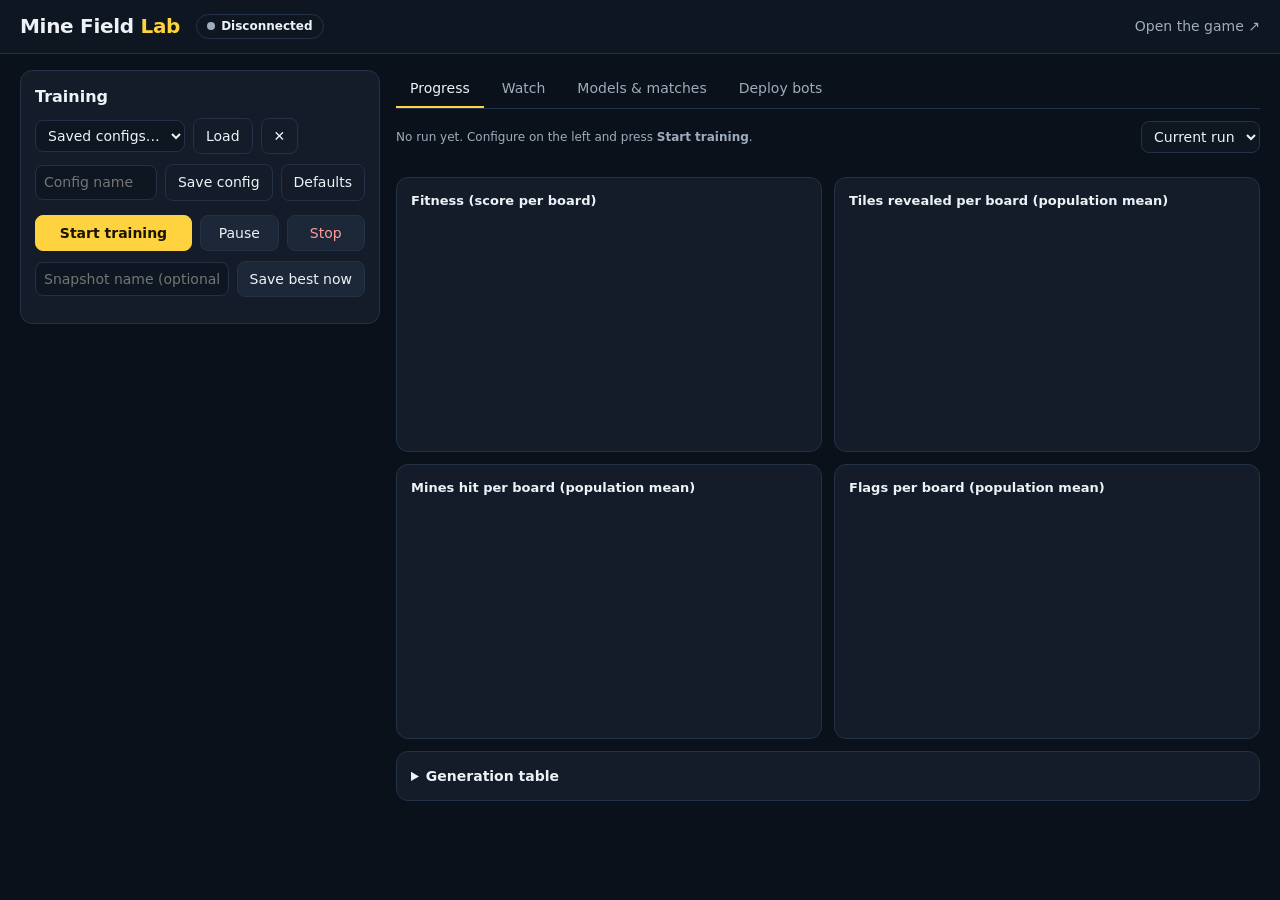
==== static/lab.html @ 1ad3c751 "Mine Field 3D: multiplayer 3D minesweeper with neuroevolved AI opponents Real-time competitive mines" ====
<!doctype html>
<html lang="en">
<head>
<meta charset="utf-8">
<meta name="viewport" content="width=device-width, initial-scale=1">
<title>Mine Field Lab</title>
<link rel="stylesheet" href="/static/lab.css">
</head>
<body>
<header>
  <div class="brand">Mine Field <span>Lab</span></div>
  <div id="status" class="pill idle"><i></i><span>Idle</span></div>
  <div id="device" class="muted"></div>
  <a href="/" class="back" target="_blank">Open the game ↗</a>
</header>

<div class="layout">
  <aside class="card" id="trainPanel">
    <div class="cardHead"><h2>Training</h2></div>
    <div class="row presets">
      <select id="presetSel" aria-label="Saved configs"><option value="">Saved configs…</option></select>
      <button id="presetLoad" class="ghost">Load</button>
      <button id="presetDel" class="ghost" title="Delete selected config">✕</button>
    </div>
    <form id="cfgForm" autocomplete="off"></form>
    <div class="row">
      <input id="presetName" placeholder="Config name">
      <button id="presetSave" class="ghost">Save config</button>
      <button id="resetCfg" class="ghost" title="Reset to defaults">Defaults</button>
    </div>
    <div class="controls">
      <button id="btnStart" class="primary">Start training</button>
      <button id="btnPause">Pause</button>
      <button id="btnStop" class="danger">Stop</button>
    </div>
    <button id="btnTweak" class="ghost wide" hidden>Apply live changes (fields marked LIVE)</button>
    <div class="row">
      <input id="snapName" placeholder="Snapshot name (optional)">
      <button id="btnSave">Save best now</button>
    </div>
    <p class="muted small" id="archInfo"></p>
  </aside>

  <main>
    <nav class="tabs" role="tablist">
      <button data-tab="progress" class="on">Progress</button>
      <button data-tab="watch">Watch</button>
      <button data-tab="models">Models &amp; matches</button>
      <button data-tab="arena">Deploy bots</button>
    </nav>

    <section id="tab-progress" class="tab">
      <div class="row between">
        <div class="muted small" id="runLabel">No run yet. Configure on the left and press <b>Start training</b>.</div>
        <select id="runSel" aria-label="Show run"><option value="">Current run</option></select>
      </div>
      <div class="tiles" id="tiles"></div>
      <div class="charts">
        <div class="card chart"><h3>Fitness (score per board)</h3><div class="legend" id="lg-fit"></div><div class="plot" id="ch-fit"></div></div>
        <div class="card chart"><h3>Tiles revealed per board (population mean)</h3><div class="plot" id="ch-tiles"></div></div>
        <div class="card chart"><h3>Mines hit per board (population mean)</h3><div class="plot" id="ch-mines"></div></div>
        <div class="card chart"><h3>Flags per board (population mean)</h3><div class="legend" id="lg-flags"></div><div class="plot" id="ch-flags"></div></div>
        <div class="card chart" id="card-kos" hidden><h3>Knockouts per board (v2, population mean)</h3><div class="legend" id="lg-kos"></div><div class="plot" id="ch-kos"></div></div>
        <div class="card chart" id="card-boss" hidden><h3>Boss damage dealt per board (v2, population mean)</h3><div class="plot" id="ch-boss"></div></div>
      </div>
      <details class="card tablewrap"><summary>Generation table</summary><div id="genTable"></div></details>
    </section>

    <section id="tab-watch" class="tab" hidden>
      <div class="watchGrid">
        <div class="card">
          <div class="row wrap">
            <label class="inline"><input type="radio" name="wsrc" value="run" checked> Current run's best</label>
            <label class="inline"><input type="radio" name="wsrc" value="models"> Saved models (up to 6, picked in the list below)</label>
          </div>
          <div id="watchModels" class="checklist" hidden></div>
          <div class="row wrap">
            <label class="tiny">Width <input id="wW" type="number" value="16" min="6" max="48"></label>
            <label class="tiny">Height <input id="wH" type="number" value="16" min="6" max="48"></label>
            <label class="tiny">Mines <input id="wM" type="number" value="40" min="1" max="2000"></label>
            <label class="tiny">Steps <input id="wS" type="number" value="250" min="10" max="5000"></label>
            <label class="tiny">Layout <select id="wL"><option value="field">Field</option><option value="dungeon">Dungeon</option></select></label>
            <label class="tiny">Mode (v2) <select id="wMode"><option value="mixed">Mixed</option><option value="race">Race</option><option value="pvp">PvP</option><option value="coop">Co-op</option></select></label>
            <label class="tiny">Boss (v2) <select id="wBoss"><option value="1">On</option><option value="0">Off</option></select></label>
            <label class="tiny grow">Speed <input id="wSpeed" type="range" min="1" max="60" value="8"> <b id="wSpeedLbl">8</b>/s</label>
          </div>
          <div class="row">
            <button id="watchStart" class="primary">Watch</button>
            <button id="watchStop">Stop</button>
            <span class="muted small" id="watchInfo"></span>
          </div>
          <div class="boardWrap"><canvas id="board" width="560" height="560"></canvas></div>
          <h3>Brain activity: bot 1's network, live</h3>
          <div class="netWrap"><canvas id="net"></canvas><div id="netTip" class="tip" hidden></div></div>
          <div class="netKey small muted">
            <span><i class="ln pos"></i>pushes the next layer up</span>
            <span><i class="ln neg"></i>pushes it down</span>
            <span><i class="nd"></i>node brightness = how strongly it fires</span>
            <span><i class="nd chosen"></i>chosen action</span>
            <span>Left: the tiles the bot can see (its vision window). Middle: hidden neurons. Right: action probabilities. Only the strongest connections are drawn; pulses show the signal flowing on each step.</span>
          </div>
        </div>
        <div class="card side">
          <h3>Bots</h3>
          <div id="watchAgents" class="agents"></div>
          <h3>Next move: what bot 1 is considering</h3>
          <div id="prefs" class="prefs"></div>
          <p class="muted small">On the board, the white tint on bot 1's 3×3 reach shows how strongly it wants to <b>dig</b> each tile. A red border shows how strongly it wants to <b>flag</b> it. These are the network's softmax probabilities over valid actions. The bot always takes the most likely one.</p>
          <h3>Legend</h3>
          <ul class="key">
            <li><span class="sw" style="background:#6fbf4c"></span>Unrevealed</li>
            <li><span class="sw" style="background:#e3cfa0"></span>Revealed (number = adjacent mines)</li>
            <li><span class="sw" style="background:#b8322f"></span>Mine that was dug (exploded)</li>
            <li><span class="sw" style="background:#2b2b33"></span>Mine shown when the episode ends</li>
          </ul>
        </div>
      </div>
    </section>

    <section id="tab-models" class="tab" hidden>
      <div class="card">
        <div class="cardHead"><h2>Model library</h2><span class="muted small">Tick models to watch or match them.</span></div>
        <div class="tablewrap" id="modelTable"></div>
      </div>
      <div class="card">
        <div class="cardHead"><h2>Head-to-head match</h2></div>
        <p class="muted small">Every game puts all the ticked models (2–6) on one board at once. A win goes to the highest score, and ties share the win.</p>
        <div class="row wrap">
          <label class="tiny">Games <input id="mG" type="number" value="200" min="1" max="2000"></label>
          <label class="tiny">Width <input id="mW" type="number" value="16" min="6" max="48"></label>
          <label class="tiny">Height <input id="mH" type="number" value="16" min="6" max="48"></label>
          <label class="tiny">Mines <input id="mM" type="number" value="40" min="1" max="2000"></label>
          <label class="tiny">Steps <input id="mS" type="number" value="250" min="10" max="5000"></label>
          <button id="matchRun" class="primary">Run match</button>
          <button id="matchWatch">Watch them play</button>
        </div>
        <div id="matchResult"></div>
      </div>
    </section>

    <section id="tab-arena" class="tab" hidden>
      <div class="card">
        <div class="cardHead"><h2>Add a bot to a game room</h2></div>
        <p class="muted small">Bots join as real players with a character. They walk, dig and flag under the same reach and stun rules as people. Difficulty sets how quickly they act. Bots leave when the last human leaves the room.</p>
        <div class="row wrap">
          <label class="tiny">Room <input id="bRoom" value="lobby" list="roomList"></label>
          <datalist id="roomList"></datalist>
          <label class="tiny">Model <select id="bModel"></select></label>
          <label class="tiny">Difficulty <select id="bDiff"></select></label>
          <label class="tiny">Character <select id="bChar"></select></label>
          <button id="bAdd" class="primary">Add bot</button>
        </div>
      </div>
      <div id="rooms" class="rooms"></div>
    </section>
  </main>
</div>
<div id="toasts"></div>
<div id="tip" class="tip" hidden></div>
<script src="/static/lab.js"></script>
</body>
</html>
---- static/lab.css ----
:root {
  color-scheme: dark;
  --page: #0b111a; --surface: #131c28; --surface-2: #0e1621; --line: #233246;
  --text: #eef2f7; --text-2: #9eacbd;
  --grid: #26303d; --axis: #4a5564;
  --s1: #338ced; --s2: #e76624; --s3: #00a888; --s4: #d28e05; --s5: #e24d8b; --s6: #0aac23;
  --good: #0aac23; --warning: #fbb315; --critical: #dc3c3d;
  --accent: #ffd23f;
}
* { box-sizing: border-box; }
[hidden] { display: none !important; }
body { margin: 0; background: var(--page); color: var(--text); font: 14px/1.45 system-ui, -apple-system, "Segoe UI", sans-serif; }
header { display: flex; align-items: center; gap: 16px; padding: 12px 20px; border-bottom: 1px solid var(--line); background: var(--surface-2); position: sticky; top: 0; z-index: 5; flex-wrap: wrap; }
.brand { font-size: 20px; font-weight: 800; letter-spacing: -.3px; }
.brand span { color: var(--accent); }
.back { margin-left: auto; color: var(--text-2); text-decoration: none; }
.back:hover { color: var(--text); }
.muted { color: var(--text-2); }
.small { font-size: 12px; }

.pill { display: inline-flex; align-items: center; gap: 6px; padding: 3px 10px; border-radius: 999px; font-size: 12px; font-weight: 600; border: 1px solid var(--line); }
.pill i { width: 8px; height: 8px; border-radius: 50%; background: var(--text-2); }
.pill.running i { background: var(--good); box-shadow: 0 0 0 3px rgba(10,172,35,.25); }
.pill.paused i { background: var(--warning); }
.pill.error i { background: var(--critical); }

.layout { display: grid; grid-template-columns: 360px 1fr; gap: 16px; padding: 16px 20px; align-items: start; }
@media (max-width: 1000px) { .layout { grid-template-columns: 1fr; } }
.card { background: var(--surface); border: 1px solid var(--line); border-radius: 12px; padding: 14px; }
.cardHead { display: flex; align-items: baseline; gap: 10px; margin-bottom: 8px; }
h2 { font-size: 16px; margin: 0; }
h3 { font-size: 13px; margin: 10px 0 6px; color: var(--text); font-weight: 650; }
aside.card { position: sticky; top: 70px; max-height: calc(100vh - 86px); overflow-y: auto; }

input, select, button { font: inherit; color: var(--text); }
input, select { background: var(--surface-2); border: 1px solid var(--line); border-radius: 8px; padding: 6px 8px; min-width: 0; }
input:focus, select:focus { outline: 2px solid rgba(255,210,63,.5); border-color: var(--accent); }
input[type=checkbox], input[type=radio] { accent-color: var(--accent); }
input[type=range] { padding: 0; accent-color: var(--accent); }
button { background: #1c2838; border: 1px solid var(--line); border-radius: 8px; padding: 7px 12px; cursor: pointer; white-space: nowrap; }
button:hover:not(:disabled) { border-color: #3a4f6b; background: #223049; }
button:disabled { opacity: .4; cursor: not-allowed; }
button.primary { background: var(--accent); color: #1a1400; border-color: var(--accent); font-weight: 700; }
button.primary:hover:not(:disabled) { background: #ffdb5e; }
button.danger { color: #ff9c9c; }
button.ghost { background: transparent; }
button.wide { width: 100%; margin-top: 8px; }

.row { display: flex; gap: 8px; align-items: center; margin-top: 10px; }
.row.wrap { flex-wrap: wrap; }
.row.between { justify-content: space-between; margin-top: 0; }
.row input:not([type]), .row input[type=text] { flex: 1; }
.controls { display: grid; grid-template-columns: 2fr 1fr 1fr; gap: 8px; margin-top: 14px; }
label.tiny { display: inline-flex; flex-direction: column; gap: 3px; font-size: 11px; color: var(--text-2); text-transform: uppercase; letter-spacing: .4px; }
label.tiny input[type=number] { width: 84px; }
label.tiny.grow { flex: 1; min-width: 160px; flex-direction: row; align-items: center; text-transform: none; font-size: 13px; }
label.tiny.grow input { flex: 1; }
label.inline { display: inline-flex; gap: 6px; align-items: center; }

/* config form */
fieldset { border: 1px solid var(--line); border-radius: 10px; padding: 4px 10px 10px; margin: 10px 0 0; }
legend { padding: 0 6px; font-weight: 700; font-size: 12px; text-transform: uppercase; letter-spacing: .5px; color: var(--text-2); }
.field { display: grid; grid-template-columns: 1fr 120px; gap: 4px 8px; align-items: center; margin-top: 7px; }
.field > span { font-size: 13px; }
.field input, .field select { width: 100%; }
.field input[type=checkbox] { width: auto; justify-self: start; }
.field .help { grid-column: 1 / -1; font-size: 11px; color: var(--text-2); margin-top: -2px; }
.live { font-size: 9px; font-weight: 800; color: #0b111a; background: var(--good); border-radius: 4px; padding: 1px 4px; margin-left: 6px; vertical-align: 1px; }

/* tabs */
.tabs { display: flex; gap: 4px; margin-bottom: 12px; border-bottom: 1px solid var(--line); }
.tabs button { background: transparent; border: 0; border-bottom: 2px solid transparent; border-radius: 0; padding: 8px 14px; color: var(--text-2); }
.tabs button.on { color: var(--text); border-bottom-color: var(--accent); }
.tab > .card + .card { margin-top: 14px; }

/* stat tiles */
.tiles { display: grid; grid-template-columns: repeat(auto-fit, minmax(130px, 1fr)); gap: 10px; margin: 12px 0; }
.tile { background: var(--surface); border: 1px solid var(--line); border-radius: 12px; padding: 10px 12px; }
.tile .k { font-size: 11px; color: var(--text-2); text-transform: uppercase; letter-spacing: .4px; }
.tile .v { font-size: 24px; font-weight: 750; margin-top: 2px; }

/* charts */
.charts { display: grid; grid-template-columns: repeat(auto-fit, minmax(380px, 1fr)); gap: 12px; }
.chart h3 { margin: 0 0 4px; }
.legend { display: flex; gap: 14px; font-size: 12px; color: var(--text-2); margin-bottom: 2px; }
.legend span { display: inline-flex; align-items: center; gap: 6px; }
.legend i { width: 14px; height: 3px; border-radius: 2px; display: inline-block; }
.plot { position: relative; height: 220px; }
.plot svg { display: block; width: 100%; height: 100%; overflow: visible; }
.plot .empty { position: absolute; inset: 0; display: grid; place-items: center; color: var(--text-2); font-size: 13px; }
.tip { position: fixed; pointer-events: none; z-index: 20; background: #0b111a; border: 1px solid var(--line); border-radius: 8px; padding: 6px 9px; font-size: 12px; box-shadow: 0 6px 20px rgba(0,0,0,.4); font-variant-numeric: tabular-nums; }
.tip b { display: block; margin-bottom: 2px; }
.tip .r { display: flex; align-items: center; gap: 6px; }
.tip i { width: 8px; height: 8px; border-radius: 50%; display: inline-block; }

/* tables */
.tablewrap { overflow-x: auto; margin-top: 12px; }
details.tablewrap summary { cursor: pointer; font-weight: 650; }
table { border-collapse: collapse; width: 100%; font-size: 13px; }
th, td { text-align: left; padding: 6px 8px; border-bottom: 1px solid var(--line); white-space: nowrap; }
th { color: var(--text-2); font-weight: 600; font-size: 11px; text-transform: uppercase; letter-spacing: .4px; }
td.num, th.num { text-align: right; font-variant-numeric: tabular-nums; }
tr:hover td { background: rgba(255,255,255,.02); }
td .acts { display: flex; gap: 4px; }
td .acts button { padding: 3px 8px; font-size: 12px; }
.bar { display: inline-block; height: 8px; border-radius: 0 4px 4px 0; background: var(--s1); vertical-align: middle; margin-right: 6px; }

/* watch */
.watchGrid { display: grid; grid-template-columns: minmax(0, 1fr) 300px; gap: 12px; align-items: start; }
@media (max-width: 1200px) { .watchGrid { grid-template-columns: 1fr; } }
.boardWrap { margin-top: 12px; display: flex; justify-content: center; }
#board { max-width: 100%; height: auto; border-radius: 8px; background: #0b111a; }
.checklist { display: flex; flex-wrap: wrap; gap: 6px 14px; margin-top: 8px; font-size: 13px; }
.agents { display: grid; gap: 6px; }
.agent { display: grid; grid-template-columns: 14px 1fr auto; gap: 8px; align-items: center; font-size: 13px; }
.agent .dot { width: 12px; height: 12px; border-radius: 50%; }
.agent .meta { color: var(--text-2); font-size: 11px; grid-column: 2 / -1; margin-top: -4px; }
.agent .sc { font-weight: 700; font-variant-numeric: tabular-nums; }
.prefs { display: grid; gap: 4px; font-size: 12px; }
.pref { display: grid; grid-template-columns: 90px 1fr 42px; gap: 8px; align-items: center; }
.pref .track { height: 8px; background: var(--surface-2); border-radius: 4px; overflow: hidden; }
.pref .fill { height: 100%; background: var(--s1); border-radius: 0 4px 4px 0; }
.pref .p { text-align: right; font-variant-numeric: tabular-nums; color: var(--text-2); }
.key { list-style: none; padding: 0; margin: 0; display: grid; gap: 4px; font-size: 12px; color: var(--text-2); }
.key .sw { display: inline-block; width: 12px; height: 12px; border-radius: 3px; margin-right: 8px; vertical-align: -2px; }

/* live network view */
.netWrap { position: relative; }
#net { display: block; width: 100%; height: 360px; border-radius: 8px; background: var(--surface-2); }
.netKey { display: flex; flex-wrap: wrap; gap: 6px 16px; margin-top: 8px; align-items: center; }
.netKey span { display: inline-flex; align-items: center; gap: 6px; }
.netKey .ln { width: 18px; height: 2px; border-radius: 1px; display: inline-block; }
.netKey .ln.pos { background: var(--s2); }
.netKey .ln.neg { background: var(--s1); }
.netKey .nd { width: 10px; height: 10px; border-radius: 50%; background: #e7a06d; display: inline-block; }
.netKey .nd.chosen { background: transparent; border: 2px solid var(--accent); }

/* arena */
.rooms { display: grid; grid-template-columns: repeat(auto-fill, minmax(300px, 1fr)); gap: 12px; margin-top: 14px; }
.room h3 { margin: 0; display: flex; justify-content: space-between; align-items: baseline; }
.room ul { list-style: none; padding: 0; margin: 8px 0 0; display: grid; gap: 4px; }
.room li { display: flex; align-items: center; gap: 8px; font-size: 13px; }
.room li .sw { width: 10px; height: 10px; border-radius: 3px; }
.room li .nm { flex: 1; }
.room li .tag { font-size: 10px; font-weight: 700; color: var(--text-2); border: 1px solid var(--line); border-radius: 4px; padding: 0 4px; }
.room li button { padding: 2px 8px; font-size: 12px; }

#toasts { position: fixed; right: 16px; bottom: 16px; display: grid; gap: 8px; z-index: 30; max-width: min(520px, calc(100vw - 32px)); }
.toast { background: #182233; border: 1px solid var(--line); border-left: 3px solid var(--s1); border-radius: 8px; padding: 9px 12px; font-size: 13px; box-shadow: 0 8px 24px rgba(0,0,0,.4); cursor: pointer; }
.toast.err { border-left-color: var(--critical); }
.toast.err::before { content: "⚠ Error: "; font-weight: 700; color: #ff9c9c; }
.toast pre { margin: 6px 0 0; max-height: 220px; overflow: auto; font-size: 11px; white-space: pre-wrap; }
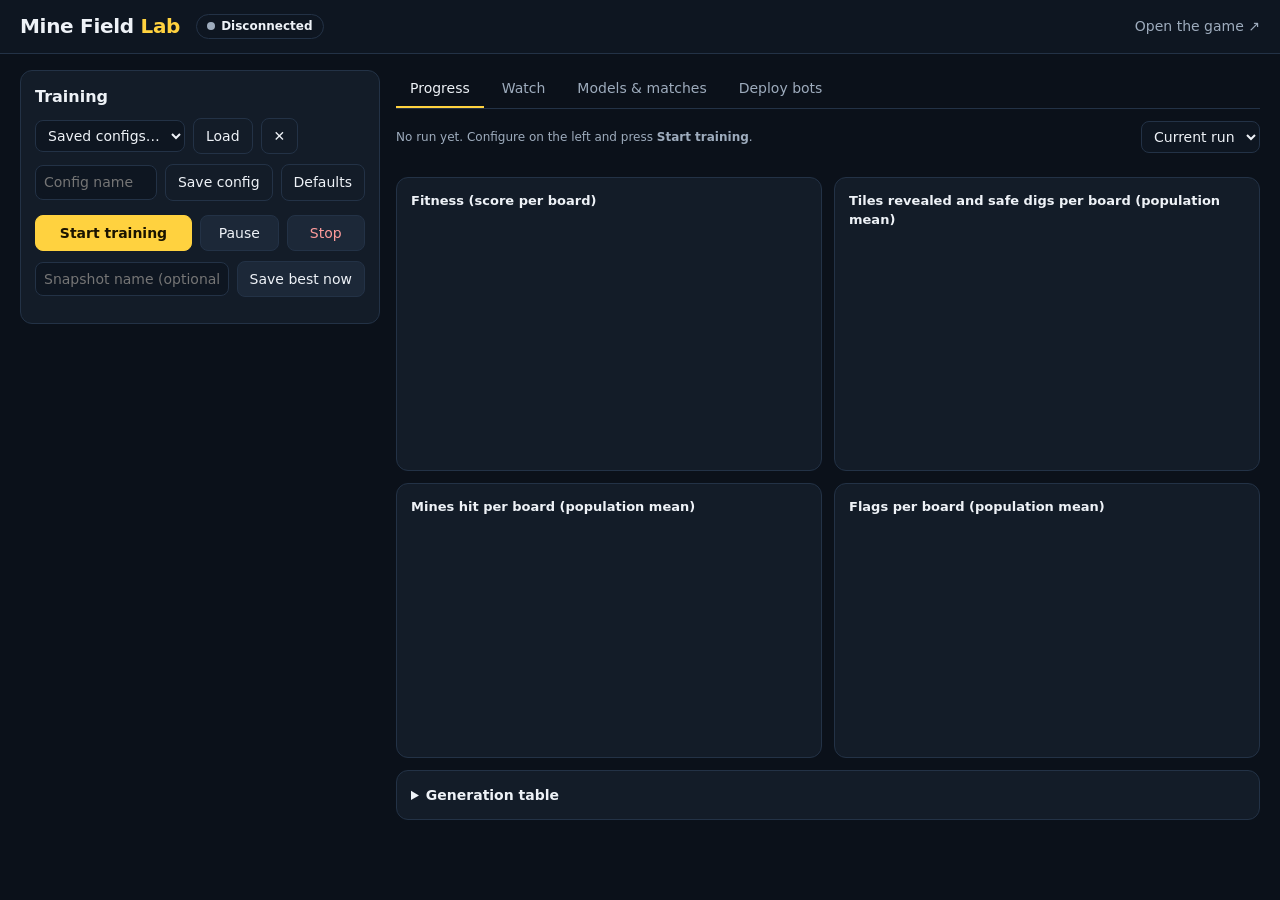
==== commit c5e5418b: "Add a per-safe-dig training reward Co-Authored-By: Claude Opus 5.5 <noreply@anthropic.com>" ====
--- a/static/lab.html
+++ b/static/lab.html
@@ -57,7 +57,7 @@
       <div class="tiles" id="tiles"></div>
       <div class="charts">
         <div class="card chart"><h3>Fitness (score per board)</h3><div class="legend" id="lg-fit"></div><div class="plot" id="ch-fit"></div></div>
-        <div class="card chart"><h3>Tiles revealed per board (population mean)</h3><div class="plot" id="ch-tiles"></div></div>
+        <div class="card chart"><h3>Tiles revealed and safe digs per board (population mean)</h3><div class="legend" id="lg-tiles"></div><div class="plot" id="ch-tiles"></div></div>
         <div class="card chart"><h3>Mines hit per board (population mean)</h3><div class="plot" id="ch-mines"></div></div>
         <div class="card chart"><h3>Flags per board (population mean)</h3><div class="legend" id="lg-flags"></div><div class="plot" id="ch-flags"></div></div>
         <div class="card chart" id="card-kos" hidden><h3>Knockouts per board (v2, population mean)</h3><div class="legend" id="lg-kos"></div><div class="plot" id="ch-kos"></div></div>
@@ -80,7 +80,7 @@
             <label class="tiny">Mines <input id="wM" type="number" value="40" min="1" max="2000"></label>
             <label class="tiny">Steps <input id="wS" type="number" value="250" min="10" max="5000"></label>
             <label class="tiny">Layout <select id="wL"><option value="field">Field</option><option value="dungeon">Dungeon</option></select></label>
-            <label class="tiny">Mode (v2) <select id="wMode"><option value="mixed">Mixed</option><option value="race">Race</option><option value="pvp">PvP</option><option value="coop">Co-op</option></select></label>
+            <label class="tiny">Mode (v2+) <select id="wMode"><option value="mixed">Mixed</option><option value="race">Race</option><option value="pvp">PvP</option><option value="coop">Co-op</option><option value="descent">Descent (v3)</option></select></label>
             <label class="tiny">Boss (v2) <select id="wBoss"><option value="1">On</option><option value="0">Off</option></select></label>
             <label class="tiny grow">Speed <input id="wSpeed" type="range" min="1" max="60" value="8"> <b id="wSpeedLbl">8</b>/s</label>
           </div>
@@ -112,6 +112,9 @@
             <li><span class="sw" style="background:#e3cfa0"></span>Revealed (number = adjacent mines)</li>
             <li><span class="sw" style="background:#b8322f"></span>Mine that was dug (exploded)</li>
             <li><span class="sw" style="background:#2b2b33"></span>Mine shown when the episode ends</li>
+            <li><span class="sw" style="background:#c82828"></span>Spike trap, spikes up (v3; grey outline when down)</li>
+            <li><span class="sw" style="background:#f2b705"></span>Pickup (v3; green = food)</li>
+            <li><span class="sw" style="background:#7ee0ff"></span>Stairs down (v3, Descent)</li>
           </ul>
         </div>
       </div>
